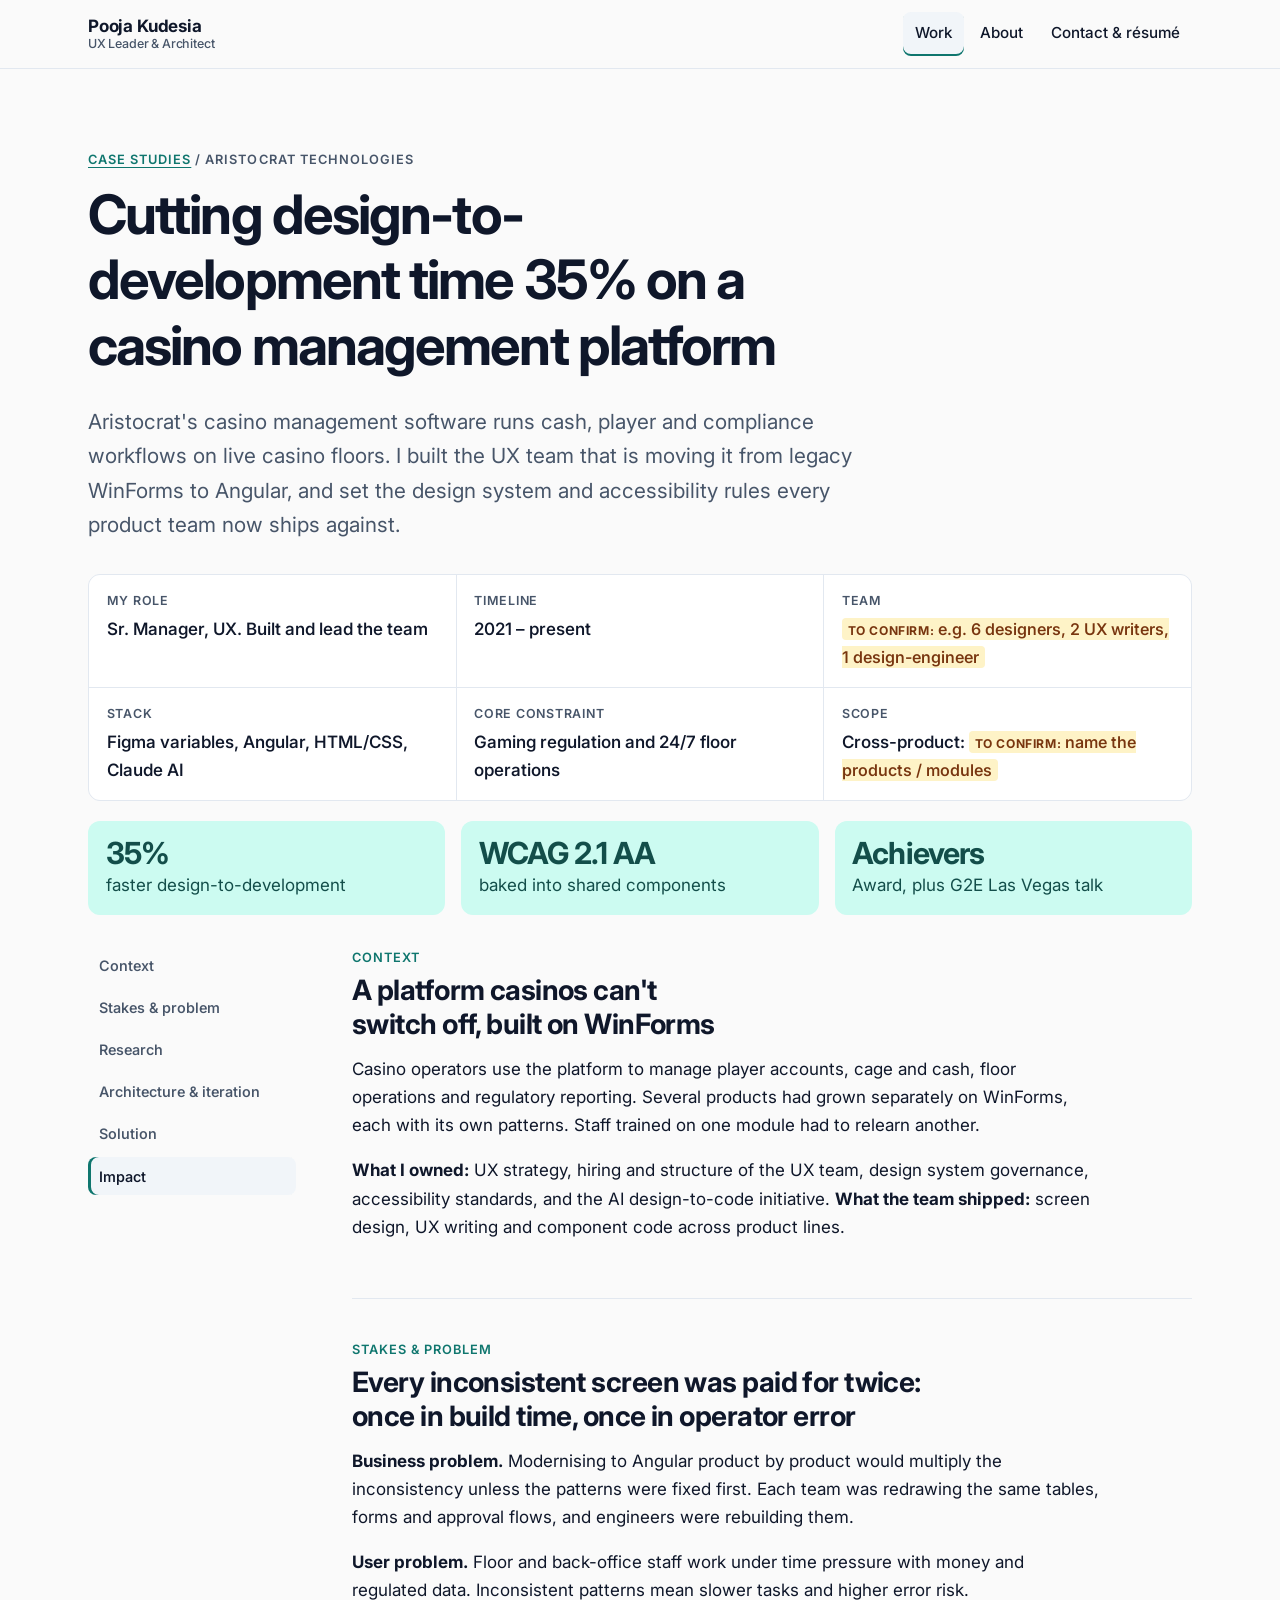
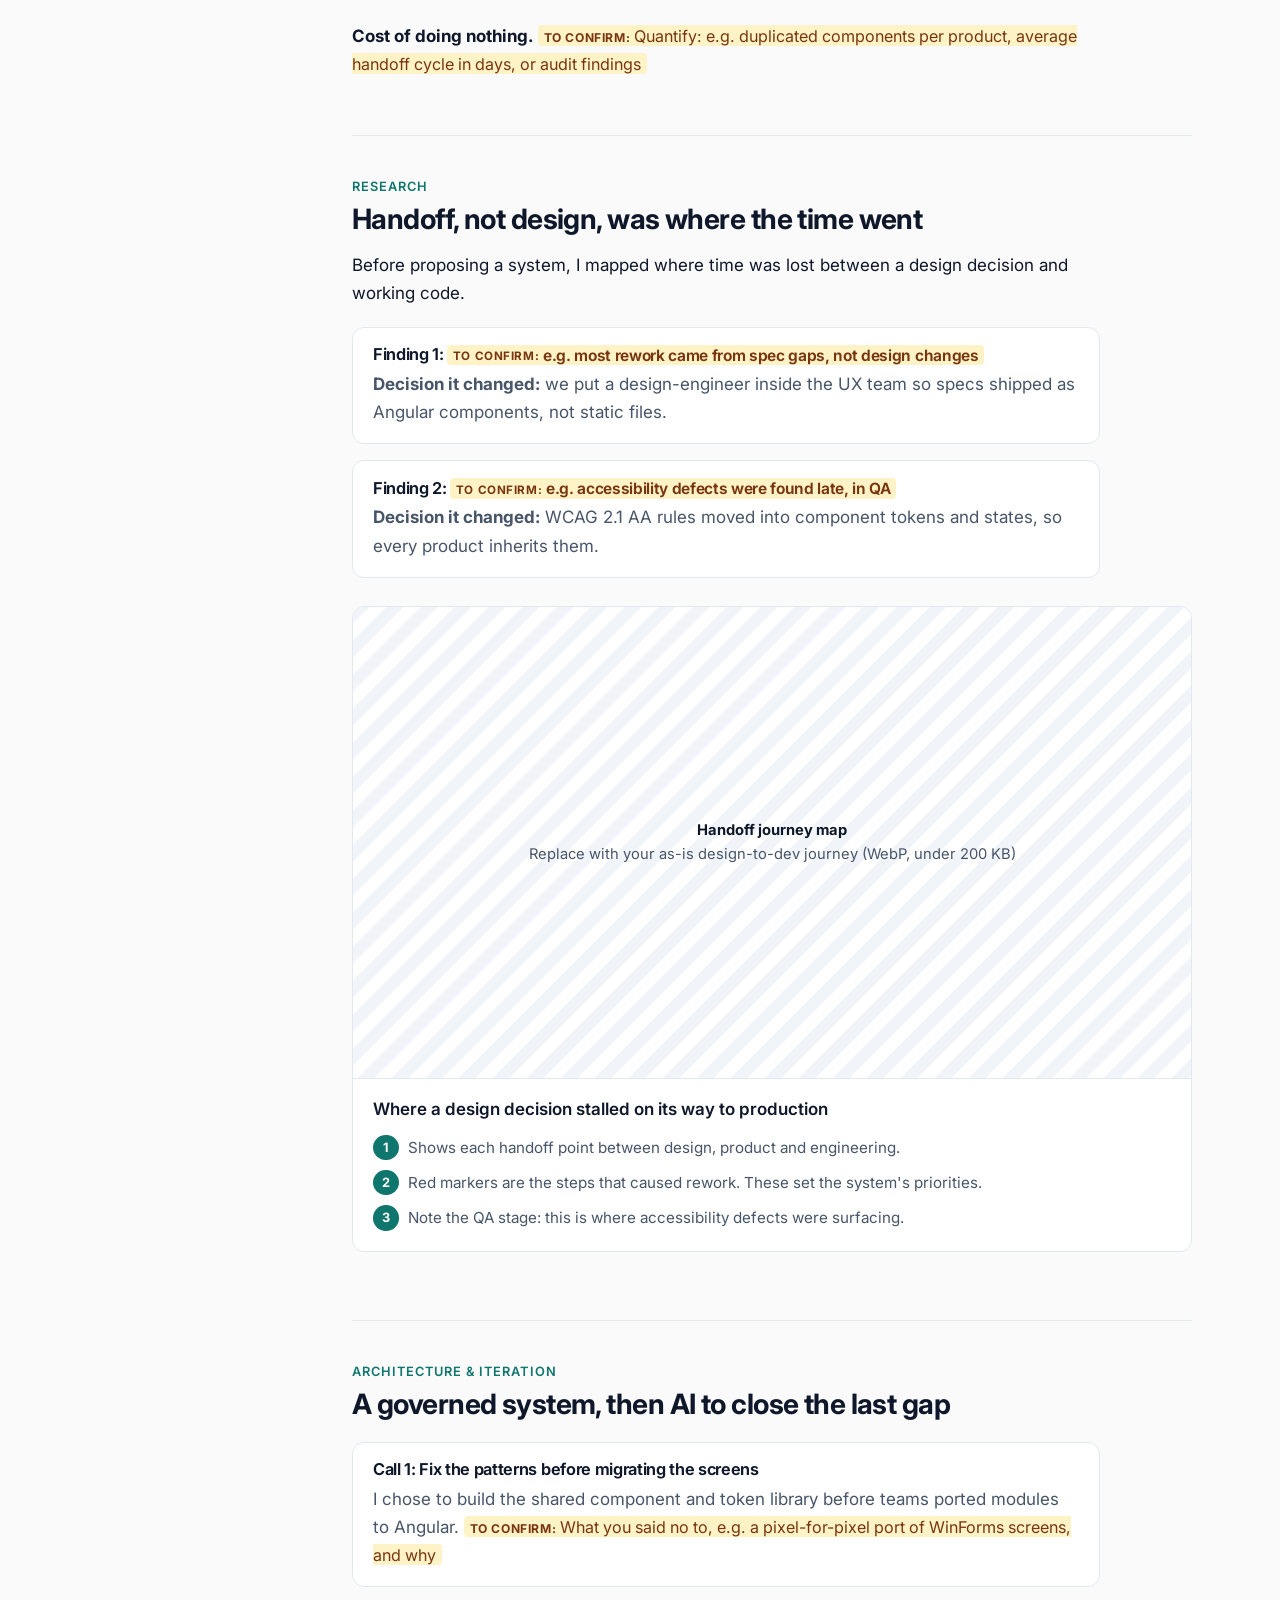
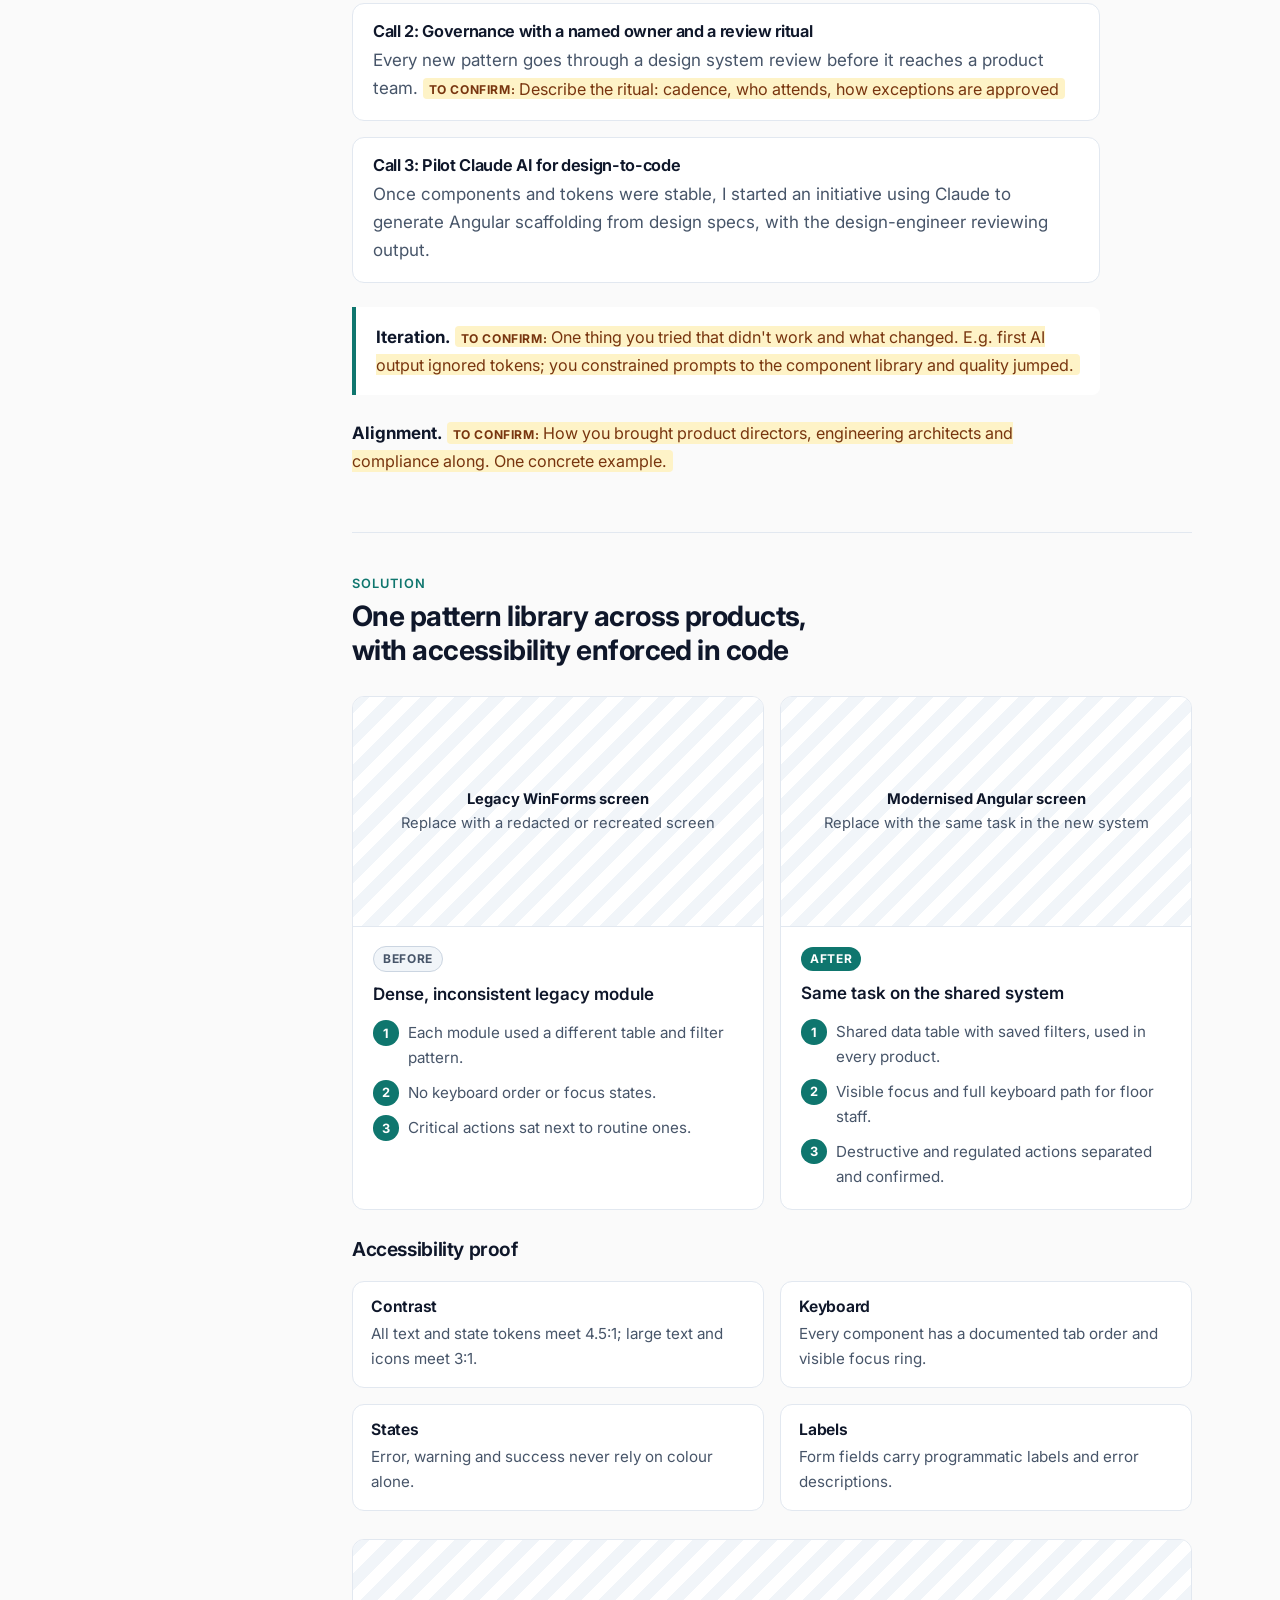
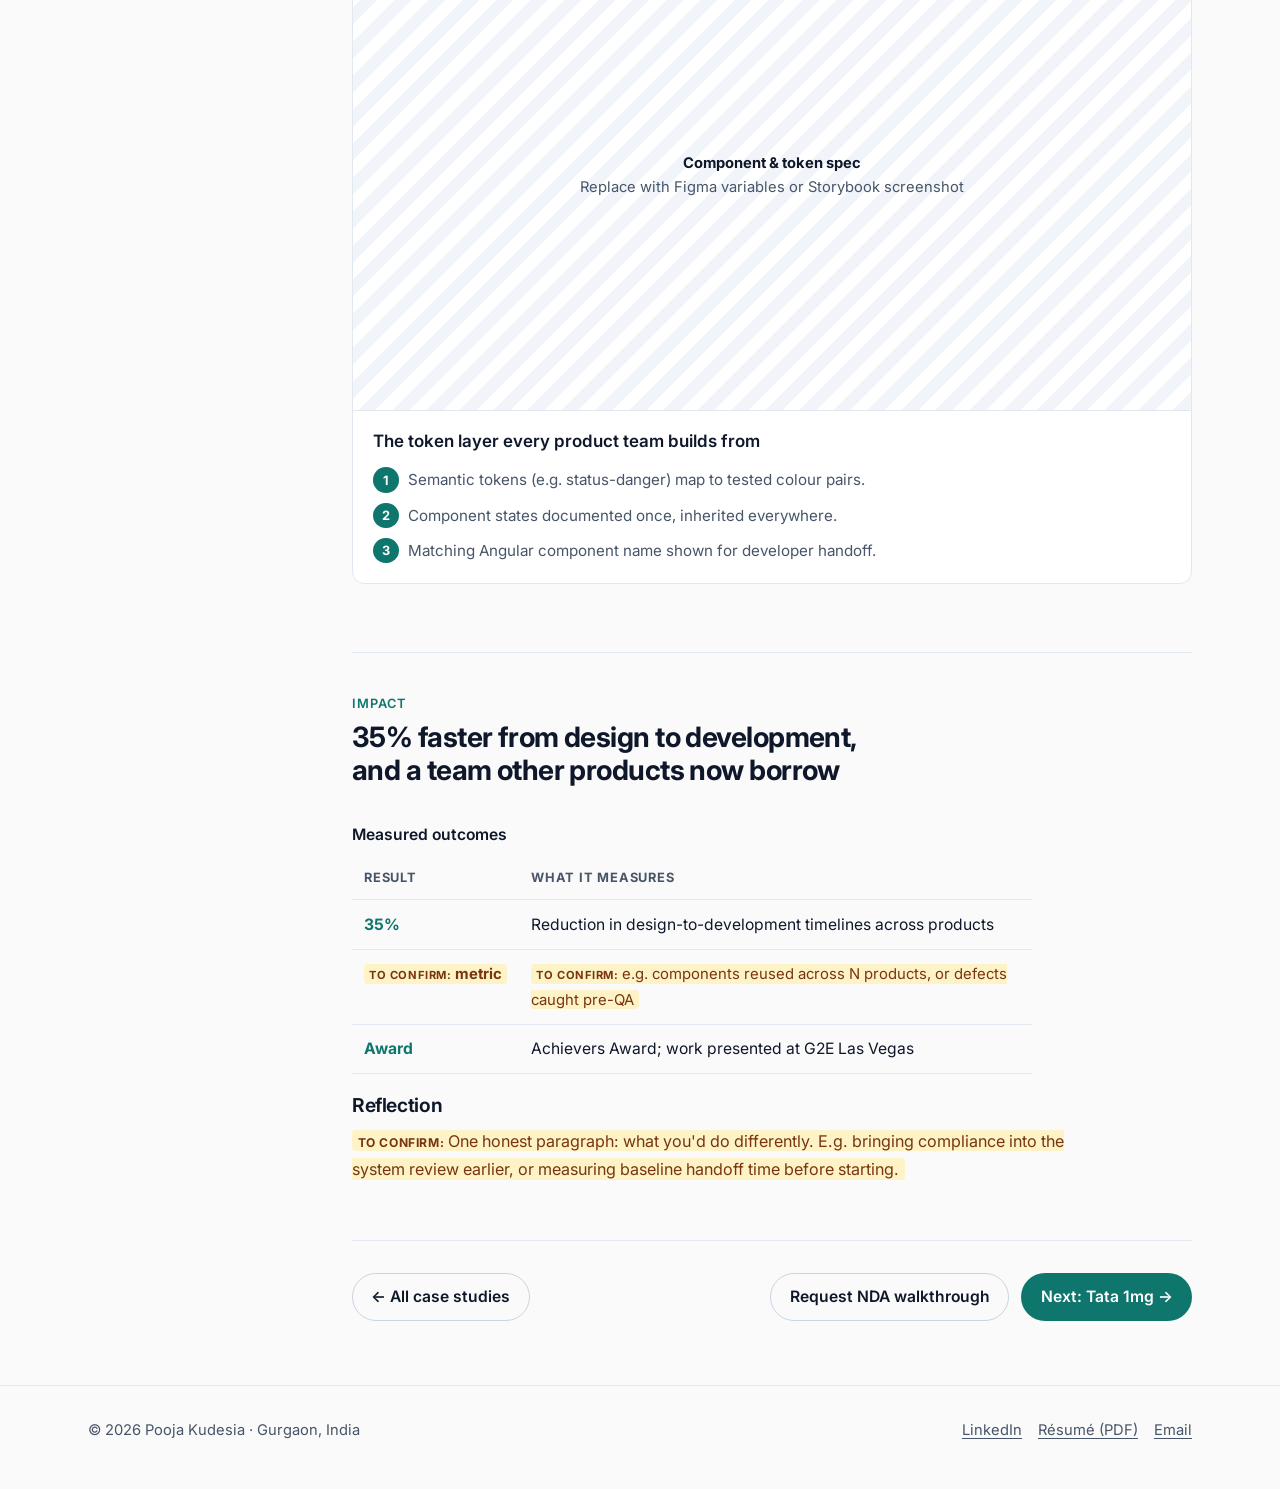
==== src/case-aristocrat.html @ df632132 "Build responsive WCAG 2.1 AA portfolio site Homepage, About, Contact/Resume and three flagship case " ====
<!doctype html>
<html lang="en-IN">
<head>
  <meta charset="utf-8">
  <meta name="viewport" content="width=device-width, initial-scale=1">
  <title>Casino platform modernisation · Pooja Kudesia</title>
  <meta name="description" content="How a governed design system and AI design-to-code cut design-to-development time 35% on Aristocrat's casino management platform.">
  <meta property="og:title" content="Casino platform modernisation · Pooja Kudesia">
  <meta property="og:description" content="How a governed design system and AI design-to-code cut design-to-development time 35% on Aristocrat's casino management platform.">
  <meta property="og:type" content="website">
  <meta name="theme-color" content="#FAFAFA" media="(prefers-color-scheme: light)">
  <meta name="theme-color" content="#0F172A" media="(prefers-color-scheme: dark)">
  <link rel="preconnect" href="https://fonts.googleapis.com">
  <link rel="preconnect" href="https://fonts.gstatic.com" crossorigin>
  <link rel="stylesheet" href="https://fonts.googleapis.com/css2?family=Inter:wght@400;500;600;700;800&display=swap">
  <link rel="stylesheet" href="assets/styles.css">
  <link rel="icon" href="data:image/svg+xml,%3Csvg xmlns='http://www.w3.org/2000/svg' viewBox='0 0 32 32'%3E%3Crect width='32' height='32' rx='8' fill='%230F766E'/%3E%3Ctext x='16' y='22' font-family='Arial' font-weight='700' font-size='15' fill='white' text-anchor='middle'%3EPK%3C/text%3E%3C/svg%3E">
  <script src="assets/main.js" defer></script>
</head>
<body>
  <a class="skip-link" href="#main">Skip to main content</a>
  <header class="site-header">
    <div class="container">
      <a class="brand" href="index.html">Pooja Kudesia<small>UX Leader &amp; Architect</small></a>
      <nav class="site-nav" aria-label="Primary">
        <ul>
        <li><a href="index.html" aria-current="page">Work</a></li>
        <li><a href="about.html">About</a></li>
        <li><a href="contact.html">Contact &amp; résumé</a></li>
        </ul>
      </nav>
    </div>
  </header>
  <main id="main">
    <header class="cs-hero">
      <div class="container">
        <p class="eyebrow"><a href="index.html#work">Case studies</a> / Aristocrat Technologies</p>
        <h1>Cutting design-to-development time 35% on a casino management platform</h1>
        <p class="lede">Aristocrat's casino management software runs cash, player and compliance workflows on live casino floors. I built the UX team that is moving it from legacy WinForms to Angular, and set the design system and accessibility rules every product team now ships against.</p>
        <dl class="tldr"><div><dt>My role</dt><dd>Sr. Manager, UX. Built and lead the team</dd></div><div><dt>Timeline</dt><dd>2021 – present</dd></div><div><dt>Team</dt><dd><span class="todo">e.g. 6 designers, 2 UX writers, 1 design-engineer</span></dd></div><div><dt>Stack</dt><dd>Figma variables, Angular, HTML/CSS, Claude AI</dd></div><div><dt>Core constraint</dt><dd>Gaming regulation and 24/7 floor operations</dd></div><div><dt>Scope</dt><dd>Cross-product: <span class="todo">name the products / modules</span></dd></div></dl>
        <h2 class="visually-hidden">Top outcomes</h2>
        <ul class="outcomes"><li><strong>35%</strong>faster design-to-development</li><li><strong>WCAG 2.1 AA</strong>baked into shared components</li><li><strong>Achievers</strong>Award, plus G2E Las Vegas talk</li></ul>
      </div>
    </header>

    <div class="container cs-layout">
      <nav class="toc" aria-label="Case study sections"><ol><li><a href="#context">Context</a></li><li><a href="#problem">Stakes &amp; problem</a></li><li><a href="#research">Research</a></li><li><a href="#architecture">Architecture &amp; iteration</a></li><li><a href="#solution">Solution</a></li><li><a href="#impact">Impact</a></li></ol></nav>
      <div class="cs-body">
          <section id="context" aria-labelledby="context-h">
            <span class="step-label">Context</span>
            <h2 id="context-h">A platform casinos can't switch off, built on WinForms</h2>
            <div class="prose">
              <p>Casino operators use the platform to manage player accounts, cage and cash, floor operations and regulatory reporting. Several products had grown separately on WinForms, each with its own patterns. Staff trained on one module had to relearn another.</p>
              <p><strong>What I owned:</strong> UX strategy, hiring and structure of the UX team, design system governance, accessibility standards, and the AI design-to-code initiative. <strong>What the team shipped:</strong> screen design, UX writing and component code across product lines.</p>
            </div>
          </section>
          <section id="problem" aria-labelledby="problem-h">
            <span class="step-label">Stakes &amp; problem</span>
            <h2 id="problem-h">Every inconsistent screen was paid for twice: once in build time, once in operator error</h2>
            <div class="prose">
              <p><strong>Business problem.</strong> Modernising to Angular product by product would multiply the inconsistency unless the patterns were fixed first. Each team was redrawing the same tables, forms and approval flows, and engineers were rebuilding them.</p>
              <p><strong>User problem.</strong> Floor and back-office staff work under time pressure with money and regulated data. Inconsistent patterns mean slower tasks and higher error risk.</p>
              <p><strong>Cost of doing nothing.</strong> <span class="todo">Quantify: e.g. duplicated components per product, average handoff cycle in days, or audit findings</span></p>
            </div>
          </section>
          <section id="research" aria-labelledby="research-h">
            <span class="step-label">Research</span>
            <h2 id="research-h">Handoff, not design, was where the time went</h2>
            <div class="prose">
              <p>Before proposing a system, I mapped where time was lost between a design decision and working code.</p>
            </div>
            <ul class="decision-list">
              <li><h3>Finding 1: <span class="todo">e.g. most rework came from spec gaps, not design changes</span></h3><p><strong>Decision it changed:</strong> we put a design-engineer inside the UX team so specs shipped as Angular components, not static files.</p></li>
              <li><h3>Finding 2: <span class="todo">e.g. accessibility defects were found late, in QA</span></h3><p><strong>Decision it changed:</strong> WCAG 2.1 AA rules moved into component tokens and states, so every product inherits them.</p></li>
            </ul>
            <figure class="figure">
              <div class="slot" role="img" aria-label="Image placeholder: Handoff journey map"><div><strong>Handoff journey map</strong>Replace with your as-is design-to-dev journey (WebP, under 200 KB)</div></div>
              <figcaption><p>Where a design decision stalled on its way to production</p><ol class="annotations"><li>Shows each handoff point between design, product and engineering.</li><li>Red markers are the steps that caused rework. These set the system's priorities.</li><li>Note the QA stage: this is where accessibility defects were surfacing.</li></ol></figcaption>
            </figure>
          </section>
          <section id="architecture" aria-labelledby="architecture-h">
            <span class="step-label">Architecture &amp; iteration</span>
            <h2 id="architecture-h">A governed system, then AI to close the last gap</h2>
            <ul class="decision-list">
              <li><h3>Call 1: Fix the patterns before migrating the screens</h3><p>I chose to build the shared component and token library before teams ported modules to Angular. <span class="todo">What you said no to, e.g. a pixel-for-pixel port of WinForms screens, and why</span></p></li>
              <li><h3>Call 2: Governance with a named owner and a review ritual</h3><p>Every new pattern goes through a design system review before it reaches a product team. <span class="todo">Describe the ritual: cadence, who attends, how exceptions are approved</span></p></li>
              <li><h3>Call 3: Pilot Claude AI for design-to-code</h3><p>Once components and tokens were stable, I started an initiative using Claude to generate Angular scaffolding from design specs, with the design-engineer reviewing output.</p></li>
            </ul>
            <div class="callout"><p><strong>Iteration.</strong> <span class="todo">One thing you tried that didn't work and what changed. E.g. first AI output ignored tokens; you constrained prompts to the component library and quality jumped.</span></p></div>
            <div class="prose"><p><strong>Alignment.</strong> <span class="todo">How you brought product directors, engineering architects and compliance along. One concrete example.</span></p></div>
          </section>
          <section id="solution" aria-labelledby="solution-h">
            <span class="step-label">Solution</span>
            <h2 id="solution-h">One pattern library across products, with accessibility enforced in code</h2>
            <div class="compare">
              <figure class="figure">
                <div class="slot" role="img" aria-label="Image placeholder: Legacy WinForms screen"><div><strong>Legacy WinForms screen</strong>Replace with a redacted or recreated screen</div></div>
                <figcaption><span class="tag tag-before">Before</span><p>Dense, inconsistent legacy module</p><ol class="annotations"><li>Each module used a different table and filter pattern.</li><li>No keyboard order or focus states.</li><li>Critical actions sat next to routine ones.</li></ol></figcaption>
              </figure>
              <figure class="figure">
                <div class="slot" role="img" aria-label="Image placeholder: Modernised Angular screen"><div><strong>Modernised Angular screen</strong>Replace with the same task in the new system</div></div>
                <figcaption><span class="tag tag-after">After</span><p>Same task on the shared system</p><ol class="annotations"><li>Shared data table with saved filters, used in every product.</li><li>Visible focus and full keyboard path for floor staff.</li><li>Destructive and regulated actions separated and confirmed.</li></ol></figcaption>
              </figure>
            </div>
            <h3>Accessibility proof</h3>
            <ul class="a11y-grid">
              <li><h3>Contrast</h3><p>All text and state tokens meet 4.5:1; large text and icons meet 3:1.</p></li>
              <li><h3>Keyboard</h3><p>Every component has a documented tab order and visible focus ring.</p></li>
              <li><h3>States</h3><p>Error, warning and success never rely on colour alone.</p></li>
              <li><h3>Labels</h3><p>Form fields carry programmatic labels and error descriptions.</p></li>
            </ul>
            <figure class="figure">
              <div class="slot" role="img" aria-label="Image placeholder: Component & token spec"><div><strong>Component & token spec</strong>Replace with Figma variables or Storybook screenshot</div></div>
              <figcaption><p>The token layer every product team builds from</p><ol class="annotations"><li>Semantic tokens (e.g. status-danger) map to tested colour pairs.</li><li>Component states documented once, inherited everywhere.</li><li>Matching Angular component name shown for developer handoff.</li></ol></figcaption>
            </figure>
          </section>
          <section id="impact" aria-labelledby="impact-h">
            <span class="step-label">Impact</span>
            <h2 id="impact-h">35% faster from design to development, and a team other products now borrow</h2>
            <div class="table-wrap"><table class="impact-table">
              <caption>Measured outcomes</caption>
              <thead><tr><th scope="col">Result</th><th scope="col">What it measures</th></tr></thead>
              <tbody>
                <tr><td>35%</td><td>Reduction in design-to-development timelines across products</td></tr>
                <tr><td><span class="todo">metric</span></td><td><span class="todo">e.g. components reused across N products, or defects caught pre-QA</span></td></tr>
                <tr><td>Award</td><td>Achievers Award; work presented at G2E Las Vegas</td></tr>
              </tbody></table></div>
            <div class="prose">
              <h3>Reflection</h3>
              <p><span class="todo">One honest paragraph: what you'd do differently. E.g. bringing compliance into the system review earlier, or measuring baseline handoff time before starting.</span></p>
            </div>
          </section>
        <nav class="next-case" aria-label="More work">
          <a class="btn btn-ghost" href="index.html#work">← All case studies</a>
          <div class="btn-row">
            <a class="btn btn-ghost" href="#" data-open-nda data-case="Aristocrat casino management platform">Request NDA walkthrough</a>
            <a class="btn btn-primary" href="case-tata-1mg.html">Next: Tata 1mg →</a>
          </div>
        </nav>
      </div>
    </div>
  </main>
  <footer class="site-footer">
    <div class="container">
      <p>&copy; <span id="year">2026</span> Pooja Kudesia · Gurgaon, India</p>
      <ul>
        <li><a href="https://www.linkedin.com/in/poojakudesia" rel="noopener">LinkedIn</a></li>
        <li><a href="assets/Pooja-Kudesia-Resume.pdf" download>Résumé (PDF)</a></li>
        <li><a href="mailto:your.name@example.com">Email</a></li>
      </ul>
    </div>
  </footer>
  <dialog id="nda-dialog" aria-labelledby="nda-title">
    <div class="dialog-inner">
      <h2 id="nda-title">Request NDA access</h2>
      <p class="muted">Some screens and figures from Aristocrat and banking work are under NDA. Tell me who you are and I'll send a private walkthrough.</p>
      <form method="dialog" data-to="your.name@example.com">
        <div class="field"><label for="nda-name">Your name</label><input id="nda-name" name="name" autocomplete="name" required></div>
        <div class="field"><label for="nda-company">Company</label><input id="nda-company" name="company" autocomplete="organization" required></div>
        <div class="field"><label for="nda-role">Your role</label><input id="nda-role" name="role" autocomplete="organization-title" placeholder="e.g. VP Design, Talent Partner"></div>
        <div class="field"><label for="nda-case">Case study</label>
          <select id="nda-case" name="case">
            <option>Aristocrat casino management platform</option>
            <option>Tata 1mg growth and onboarding</option>
            <option>Deutsche Bank and UK Police workflows</option>
            <option>All of them</option>
          </select></div>
        <div class="field"><label for="nda-note">Anything I should know?</label><textarea id="nda-note" name="note" aria-describedby="nda-hint"></textarea><span id="nda-hint" class="hint">Opens a pre-filled email in your mail app.</span></div>
        <div class="dialog-actions">
          <button type="button" class="btn btn-ghost" data-close>Cancel</button>
          <button type="submit" class="btn btn-primary">Send request</button>
        </div>
      </form>
    </div>
  </dialog>
</body>
</html>
---- src/assets/styles.css ----
/* ==========================================================
   Pooja Kudesia — portfolio styles
   Tokens first. Every colour pair below passes WCAG 2.1 AA.
   ========================================================== */
:root {
  --bg: #FAFAFA;
  --surface: #FFFFFF;
  --surface-2: #F1F5F9;
  --text: #0F172A;        /* 17.1:1 on --bg */
  --muted: #475569;       /* 7.2:1 on --bg  */
  --line: #E2E8F0;
  --line-strong: #CBD5E1;
  --accent: #0F766E;      /* 5.3:1 on --bg, 5.5:1 on white */
  --accent-ink: #FFFFFF;  /* text on accent: 5.5:1 */
  --accent-soft: #CCFBF1;
  --accent-soft-ink: #134E4A; /* 9.0:1 on --accent-soft */
  --focus: #1D4ED8;
  --todo-bg: #FEF3C7;
  --todo-ink: #78350F;    /* 8.9:1 on --todo-bg */
  --radius: 12px;
  --radius-sm: 8px;
  --shadow: 0 1px 2px rgb(15 23 42 / .06), 0 4px 16px rgb(15 23 42 / .06);
  --max: 72rem;
  --prose: 68ch;
  --font: "Inter", ui-sans-serif, system-ui, -apple-system, "Segoe UI", Roboto, sans-serif;
  color-scheme: light;
}
@media (prefers-color-scheme: dark) {
  :root {
    --bg: #0F172A;
    --surface: #111C33;
    --surface-2: #1E293B;
    --text: #F1F5F9;      /* 16.3:1 */
    --muted: #A8B4C7;     /* 8.4:1  */
    --line: #1E293B;
    --line-strong: #334155;
    --accent: #5EEAD4;    /* 11.6:1 on --bg */
    --accent-ink: #042F2E;
    --accent-soft: #134E4A;
    --accent-soft-ink: #CCFBF1;
    --focus: #93C5FD;
    --todo-bg: #422006;
    --todo-ink: #FDE68A;
    --shadow: 0 1px 2px rgb(0 0 0 / .3), 0 4px 16px rgb(0 0 0 / .25);
    color-scheme: dark;
  }
}

*, *::before, *::after { box-sizing: border-box; }
html { -webkit-text-size-adjust: 100%; scroll-behavior: smooth; scroll-padding-top: 5rem; }
@media (prefers-reduced-motion: reduce) { html { scroll-behavior: auto; } *, *::before, *::after { transition: none !important; animation: none !important; } }
body {
  margin: 0; background: var(--bg); color: var(--text);
  font-family: var(--font); font-size: 1.0625rem; line-height: 1.65;
  text-rendering: optimizeLegibility;
}
img, svg { display: block; max-width: 100%; height: auto; }
a { color: var(--accent); text-underline-offset: .2em; text-decoration-thickness: 1px; }
a:hover { text-decoration-thickness: 2px; }
:focus-visible { outline: 3px solid var(--focus); outline-offset: 3px; border-radius: 4px; }
h1, h2, h3, h4 { line-height: 1.2; letter-spacing: -0.02em; margin: 0 0 .5em; text-wrap: balance; }
h1 { font-size: clamp(2rem, 4.5vw + .5rem, 3.4rem); font-weight: 700; letter-spacing: -0.035em; }
h2 { font-size: clamp(1.5rem, 2vw + .8rem, 2.1rem); font-weight: 700; }
h3 { font-size: 1.2rem; font-weight: 650; }
p { margin: 0 0 1em; }
ul, ol { padding-left: 1.25em; }
.visually-hidden { position: absolute !important; width: 1px; height: 1px; overflow: hidden; clip: rect(0 0 0 0); white-space: nowrap; }

.skip-link { position: absolute; left: 1rem; top: -4rem; z-index: 100; background: var(--text); color: var(--bg); padding: .6rem 1rem; border-radius: var(--radius-sm); }
.skip-link:focus { top: 1rem; }

.container { width: 100%; max-width: var(--max); margin-inline: auto; padding-inline: 1rem; }
@media (min-width: 640px) { .container { padding-inline: 1.5rem; } }
.prose { max-width: var(--prose); }
.muted { color: var(--muted); }
.eyebrow { font-size: .8rem; font-weight: 600; letter-spacing: .08em; text-transform: uppercase; color: var(--muted); margin-bottom: .75rem; }
.lede { font-size: clamp(1.1rem, .6vw + 1rem, 1.3rem); color: var(--muted); max-width: 60ch; }

/* Unfinished-content marker: find every one with a search for class="todo" */
.todo { background: var(--todo-bg); color: var(--todo-ink); padding: .05em .35em; border-radius: 4px; font-size: .95em; }
.todo::before { content: "TO CONFIRM: "; font-weight: 700; font-size: .75em; letter-spacing: .05em; }

/* ---------- Header ---------- */
.site-header { position: sticky; top: 0; z-index: 50; background: color-mix(in srgb, var(--bg) 88%, transparent); backdrop-filter: saturate(1.4) blur(10px); border-bottom: 1px solid var(--line); }
.site-header .container { display: flex; flex-wrap: wrap; align-items: center; justify-content: space-between; gap: .25rem 1rem; padding-block: .75rem; }
.brand { font-weight: 700; color: var(--text); text-decoration: none; letter-spacing: -0.01em; display: inline-flex; flex-direction: column; line-height: 1.2; }
.brand small { font-weight: 500; color: var(--muted); font-size: .78rem; }
.site-nav ul { list-style: none; margin: 0; padding: 0; display: flex; flex-wrap: wrap; gap: .25rem; }
.site-nav a { display: inline-block; padding: .55rem .75rem; min-height: 44px; line-height: 1.6; border-radius: var(--radius-sm); color: var(--text); text-decoration: none; font-size: .95rem; font-weight: 500; }
.site-nav a:hover { background: var(--surface-2); }
.site-nav a[aria-current="page"] { background: var(--surface-2); box-shadow: inset 0 -2px 0 var(--accent); }

/* ---------- Buttons ---------- */
.btn { display: inline-flex; align-items: center; gap: .5rem; min-height: 44px; padding: .65rem 1.15rem; border-radius: 999px; font: inherit; font-weight: 600; font-size: .98rem; text-decoration: none; cursor: pointer; border: 1px solid transparent; }
.btn-primary { background: var(--accent); color: var(--accent-ink); }
.btn-primary:hover { filter: brightness(1.08); }
.btn-ghost { background: transparent; color: var(--text); border-color: var(--line-strong); }
.btn-ghost:hover { background: var(--surface-2); }
.btn-row { display: flex; flex-wrap: wrap; gap: .75rem; }

/* ---------- Sections ---------- */
section { padding-block: clamp(3rem, 6vw, 5.5rem); }
.section-head { margin-bottom: 2rem; max-width: 60ch; }
.divider { border-top: 1px solid var(--line); }

.hero { padding-block: clamp(3.5rem, 9vw, 7rem) clamp(2.5rem, 5vw, 4rem); }
.hero h1 { max-width: 22ch; }
.hero .lede { margin-bottom: 2rem; }

/* ---------- Metric strip ---------- */
.metrics { display: grid; gap: 1px; grid-template-columns: 1fr; background: var(--line); border: 1px solid var(--line); border-radius: var(--radius); overflow: hidden; margin: 0; padding: 0; list-style: none; }
@media (min-width: 560px) { .metrics { grid-template-columns: repeat(2, 1fr); } }
@media (min-width: 960px) { .metrics { grid-template-columns: repeat(4, 1fr); } }
.metrics li { background: var(--surface); padding: 1.25rem 1.25rem 1.4rem; }
.metric-value { display: block; font-size: 2.1rem; font-weight: 750; letter-spacing: -0.03em; color: var(--accent); line-height: 1.1; }
.metric-label { display: block; font-weight: 600; margin-top: .35rem; }
.metric-source { display: block; color: var(--muted); font-size: .88rem; }

/* ---------- Dual track ---------- */
.dual { display: grid; gap: 1.25rem; }
@media (min-width: 800px) { .dual { grid-template-columns: 1fr 1fr; } }
.panel { background: var(--surface); border: 1px solid var(--line); border-radius: var(--radius); padding: 1.5rem; }
.panel h3 { display: flex; align-items: center; gap: .5rem; }
.panel ul { margin: 0; padding-left: 1.1em; }
.panel li + li { margin-top: .5rem; }

/* ---------- Case cards ---------- */
.cards { display: grid; gap: 1.5rem; }
@media (min-width: 900px) { .cards { grid-template-columns: repeat(3, 1fr); } }
.card { position: relative; display: flex; flex-direction: column; background: var(--surface); border: 1px solid var(--line); border-radius: var(--radius); overflow: hidden; box-shadow: var(--shadow); transition: transform .15s ease, border-color .15s ease; }
.card:hover { transform: translateY(-2px); border-color: var(--line-strong); }
.card:focus-within { outline: 3px solid var(--focus); outline-offset: 3px; }
.card-thumb { aspect-ratio: 16 / 10; background: var(--surface-2); border-bottom: 1px solid var(--line); }
.card-thumb svg { width: 100%; height: 100%; }
.card-body { padding: 1.25rem 1.25rem 1.5rem; display: flex; flex-direction: column; gap: .75rem; flex: 1; }
.card h3 { margin: 0; font-size: 1.15rem; }
.card h3 a { color: var(--text); text-decoration: none; }
.card h3 a::after { content: ""; position: absolute; inset: 0; } /* whole card clickable, one link in tab order */
.card h3 a:focus-visible { outline: none; }
.card .outcome { font-weight: 600; color: var(--text); margin: 0; }
.card .more { margin-top: auto; font-weight: 600; color: var(--accent); font-size: .95rem; }
.badge { display: inline-block; font-size: .8rem; font-weight: 600; color: var(--accent-soft-ink); background: var(--accent-soft); border-radius: 999px; padding: .2rem .65rem; }
.tags { display: flex; flex-wrap: wrap; gap: .4rem; list-style: none; padding: 0; margin: 0; }
.tags li { font-size: .8rem; color: var(--muted); border: 1px solid var(--line-strong); border-radius: 999px; padding: .1rem .6rem; }

/* thumb art tokens */
.t-bg { fill: var(--surface-2); } .t-win { fill: var(--surface); stroke: var(--line-strong); }
.t-bar { fill: var(--line-strong); } .t-acc { fill: var(--accent); } .t-soft { fill: var(--accent-soft); } .t-line { stroke: var(--line-strong); fill: none; }

/* ---------- Credentials bar ---------- */
.creds { display: grid; gap: 1.5rem; }
@media (min-width: 800px) { .creds { grid-template-columns: 1.3fr 1fr; align-items: start; } }
.wordmarks { display: flex; flex-wrap: wrap; gap: .6rem; list-style: none; padding: 0; margin: 0; }
.wordmarks li { font-weight: 650; letter-spacing: -0.01em; padding: .45rem .9rem; border: 1px solid var(--line-strong); border-radius: var(--radius-sm); background: var(--surface); }
.cred-list { list-style: none; padding: 0; margin: 0; display: grid; gap: .75rem; }
.cred-list li { display: grid; grid-template-columns: auto 1fr; gap: .75rem; align-items: start; }
.cred-list .dot { width: .6rem; height: .6rem; border-radius: 50%; background: var(--accent); margin-top: .55rem; }

/* ---------- CTA band ---------- */
.cta-band { background: var(--surface); border: 1px solid var(--line); border-radius: var(--radius); padding: clamp(1.5rem, 4vw, 2.5rem); display: grid; gap: 1rem; }
@media (min-width: 800px) { .cta-band { grid-template-columns: 1fr auto; align-items: center; } }
.cta-band h2 { margin: 0 0 .25rem; font-size: 1.5rem; }
.cta-band p { margin: 0; color: var(--muted); }

/* ---------- Footer ---------- */
.site-footer { border-top: 1px solid var(--line); padding-block: 2rem; color: var(--muted); font-size: .92rem; }
.site-footer .container { display: flex; flex-wrap: wrap; justify-content: space-between; gap: 1rem; }
.site-footer ul { list-style: none; margin: 0; padding: 0; display: flex; flex-wrap: wrap; gap: 1rem; }
.site-footer a { color: var(--muted); }

/* ---------- About ---------- */
.two-col { display: grid; gap: 2.5rem; }
@media (min-width: 900px) { .two-col { grid-template-columns: 1fr 20rem; } }
.fact-card { background: var(--surface); border: 1px solid var(--line); border-radius: var(--radius); padding: 1.5rem; align-self: start; }
@media (min-width: 900px) { .fact-card { position: sticky; top: 6rem; } }
.fact-card dl { margin: 0; display: grid; gap: .9rem; }
.fact-card dt { font-size: .8rem; font-weight: 600; text-transform: uppercase; letter-spacing: .06em; color: var(--muted); }
.fact-card dd { margin: .15rem 0 0; font-weight: 550; }
.principles { list-style: none; padding: 0; margin: 0; display: grid; gap: 1rem; }
@media (min-width: 700px) { .principles { grid-template-columns: 1fr 1fr; } }
.principles li { background: var(--surface); border: 1px solid var(--line); border-radius: var(--radius); padding: 1.25rem; }
.principles h3 { margin-bottom: .35rem; font-size: 1.05rem; }
.principles p { margin: 0; color: var(--muted); }

.timeline { list-style: none; padding: 0; margin: 0; border-left: 2px solid var(--line-strong); }
.timeline li { position: relative; padding: 0 0 1.75rem 1.5rem; }
.timeline li::before { content: ""; position: absolute; left: -7px; top: .45rem; width: 12px; height: 12px; border-radius: 50%; background: var(--bg); border: 2px solid var(--accent); }
.timeline .when { font-size: .88rem; color: var(--muted); font-weight: 600; }
.timeline h3 { margin: .1rem 0 .25rem; font-size: 1.08rem; }
.timeline p { margin: 0; color: var(--muted); }

/* ---------- Case study ---------- */
.cs-hero { padding-block: clamp(3rem, 7vw, 5rem) 2rem; }
.cs-hero h1 { max-width: 24ch; }
.tldr { display: grid; gap: 1px; background: var(--line); border: 1px solid var(--line); border-radius: var(--radius); overflow: hidden; margin: 2rem 0 0; }
@media (min-width: 640px) { .tldr { grid-template-columns: repeat(3, 1fr); } }
.tldr div { background: var(--surface); padding: 1rem 1.1rem; }
.tldr dt { font-size: .78rem; font-weight: 600; text-transform: uppercase; letter-spacing: .06em; color: var(--muted); }
.tldr dd { margin: .2rem 0 0; font-weight: 550; }
.outcomes { display: grid; gap: 1rem; list-style: none; padding: 0; margin: 1.25rem 0 0; }
@media (min-width: 640px) { .outcomes { grid-template-columns: repeat(3, 1fr); } }
.outcomes li { background: var(--accent-soft); color: var(--accent-soft-ink); border-radius: var(--radius); padding: 1rem 1.1rem; }
.outcomes strong { display: block; font-size: 1.9rem; letter-spacing: -0.03em; line-height: 1.1; }

.cs-layout { display: grid; grid-template-columns: minmax(0, 1fr); gap: 2rem; padding-bottom: 4rem; }
.cs-layout > * { min-width: 0; }
@media (min-width: 1000px) { .cs-layout { grid-template-columns: 13rem minmax(0, 1fr); gap: 3.5rem; } }
.toc { position: sticky; top: 4.6rem; z-index: 10; background: var(--bg); border-bottom: 1px solid var(--line); margin-inline: -1rem; padding-inline: 1rem; }
.toc ol { list-style: none; margin: 0; padding: .4rem 0; display: flex; gap: .25rem; overflow-x: auto; scrollbar-width: thin; }
.toc a { display: block; white-space: nowrap; padding: .45rem .7rem; border-radius: var(--radius-sm); color: var(--muted); text-decoration: none; font-size: .9rem; font-weight: 550; }
.toc a:hover { color: var(--text); background: var(--surface-2); }
.toc a[aria-current="true"] { color: var(--text); background: var(--surface-2); box-shadow: inset 3px 0 0 var(--accent); }
@media (min-width: 1000px) {
  .toc { top: 6rem; align-self: start; border: 0; margin: 0; padding: 0; background: none; }
  .toc ol { flex-direction: column; overflow: visible; padding: 0; }
}
.cs-body > section { padding-block: 2.5rem; border-top: 1px solid var(--line); }
.cs-body > section:first-child { border-top: 0; padding-top: 0; }
.cs-body h2 { font-size: clamp(1.35rem, 1.2vw + 1rem, 1.75rem); max-width: 34ch; }
.cs-body .prose p, .cs-body .prose li { color: var(--text); }
.step-label { display: block; font-size: .8rem; font-weight: 600; letter-spacing: .08em; text-transform: uppercase; color: var(--accent); margin-bottom: .4rem; }

.callout { border-left: 4px solid var(--accent); background: var(--surface); padding: 1rem 1.25rem; border-radius: 0 var(--radius-sm) var(--radius-sm) 0; margin: 1.5rem 0; max-width: var(--prose); }
.callout p:last-child { margin: 0; }
.decision-list { list-style: none; padding: 0; margin: 1.25rem 0; display: grid; gap: 1rem; max-width: var(--prose); }
.decision-list li { background: var(--surface); border: 1px solid var(--line); border-radius: var(--radius); padding: 1.1rem 1.25rem; }
.decision-list h3 { font-size: 1.02rem; margin-bottom: .3rem; }
.decision-list p { margin: 0; color: var(--muted); }

/* annotated figure */
.figure { margin: 1.75rem 0; background: var(--surface); border: 1px solid var(--line); border-radius: var(--radius); overflow: hidden; }
.slot { aspect-ratio: 16 / 9; display: grid; place-items: center; text-align: center; padding: 1.5rem; background: repeating-linear-gradient(135deg, var(--surface-2) 0 12px, var(--surface) 12px 24px); color: var(--muted); font-size: .92rem; border-bottom: 1px solid var(--line); }
.slot strong { display: block; color: var(--text); }
.figure figcaption { padding: 1rem 1.25rem 1.25rem; }
.figure figcaption > p { margin: 0 0 .75rem; font-weight: 600; }
.annotations { margin: 0; padding: 0; list-style: none; counter-reset: ann; display: grid; gap: .6rem; }
.annotations li { counter-increment: ann; display: grid; grid-template-columns: 1.6rem 1fr; gap: .6rem; color: var(--muted); font-size: .95rem; }
.annotations li::before { content: counter(ann); display: grid; place-items: center; width: 1.6rem; height: 1.6rem; border-radius: 50%; background: var(--accent); color: var(--accent-ink); font-size: .8rem; font-weight: 700; }

.compare { display: grid; gap: 1rem; margin: 1.75rem 0; }
@media (min-width: 760px) { .compare { grid-template-columns: 1fr 1fr; } }
.compare .figure { margin: 0; }
.compare .tag { display: inline-block; font-size: .75rem; font-weight: 700; letter-spacing: .06em; text-transform: uppercase; padding: .15rem .55rem; border-radius: 999px; margin-bottom: .5rem; }
.tag-before { background: var(--surface-2); color: var(--muted); border: 1px solid var(--line-strong); }
.tag-after { background: var(--accent); color: var(--accent-ink); }

.a11y-grid { display: grid; gap: 1rem; list-style: none; padding: 0; margin: 1.25rem 0; }
@media (min-width: 700px) { .a11y-grid { grid-template-columns: repeat(2, 1fr); } }
.a11y-grid li { background: var(--surface); border: 1px solid var(--line); border-radius: var(--radius); padding: 1rem 1.15rem; }
.a11y-grid h3 { font-size: .98rem; margin-bottom: .25rem; }
.a11y-grid p { margin: 0; color: var(--muted); font-size: .95rem; }

.impact-table { width: 100%; max-width: var(--prose); border-collapse: collapse; margin: 1.25rem 0; font-size: .98rem; }
.impact-table caption { text-align: left; font-weight: 600; margin-bottom: .5rem; }
.impact-table th, .impact-table td { text-align: left; padding: .7rem .75rem; border-bottom: 1px solid var(--line); vertical-align: top; }
.impact-table thead th { font-size: .8rem; text-transform: uppercase; letter-spacing: .06em; color: var(--muted); }
.impact-table td:first-child { font-weight: 700; color: var(--accent); white-space: nowrap; }
.table-wrap { overflow-x: auto; }

.next-case { display: flex; flex-wrap: wrap; justify-content: space-between; gap: 1rem; border-top: 1px solid var(--line); padding-top: 2rem; }

/* ---------- Contact ---------- */
.contact-grid { display: grid; gap: 1.25rem; }
@media (min-width: 800px) { .contact-grid { grid-template-columns: repeat(2, 1fr); } }
.contact-card { background: var(--surface); border: 1px solid var(--line); border-radius: var(--radius); padding: 1.5rem; display: flex; flex-direction: column; gap: .75rem; }
.contact-card h2 { font-size: 1.2rem; margin: 0; }
.contact-card p { margin: 0; color: var(--muted); }
.contact-value { font-weight: 600; font-size: 1.1rem; word-break: break-word; color: var(--text); }
.status { min-height: 1.4em; font-size: .9rem; color: var(--accent); font-weight: 600; }

/* ---------- NDA dialog ---------- */
dialog { border: 1px solid var(--line-strong); border-radius: var(--radius); padding: 0; width: min(34rem, calc(100vw - 2rem)); background: var(--surface); color: var(--text); box-shadow: 0 20px 60px rgb(0 0 0 / .3); }
dialog::backdrop { background: rgb(15 23 42 / .6); }
.dialog-inner { padding: 1.5rem; }
.dialog-inner h2 { font-size: 1.3rem; }
.field { display: grid; gap: .35rem; margin-bottom: 1rem; }
.field label { font-weight: 600; font-size: .95rem; }
.field input, .field select, .field textarea { font: inherit; color: var(--text); background: var(--bg); border: 1px solid var(--line-strong); border-radius: var(--radius-sm); padding: .6rem .75rem; min-height: 44px; }
.field textarea { min-height: 6rem; resize: vertical; }
.field .hint { font-size: .85rem; color: var(--muted); }
.dialog-actions { display: flex; flex-wrap: wrap; gap: .75rem; justify-content: flex-end; margin-top: 1rem; }

@media print {
  .site-header, .toc, .site-footer, .btn-row, .next-case { display: none !important; }
  body { background: #fff; color: #000; }
  .todo::before { content: ""; }
}
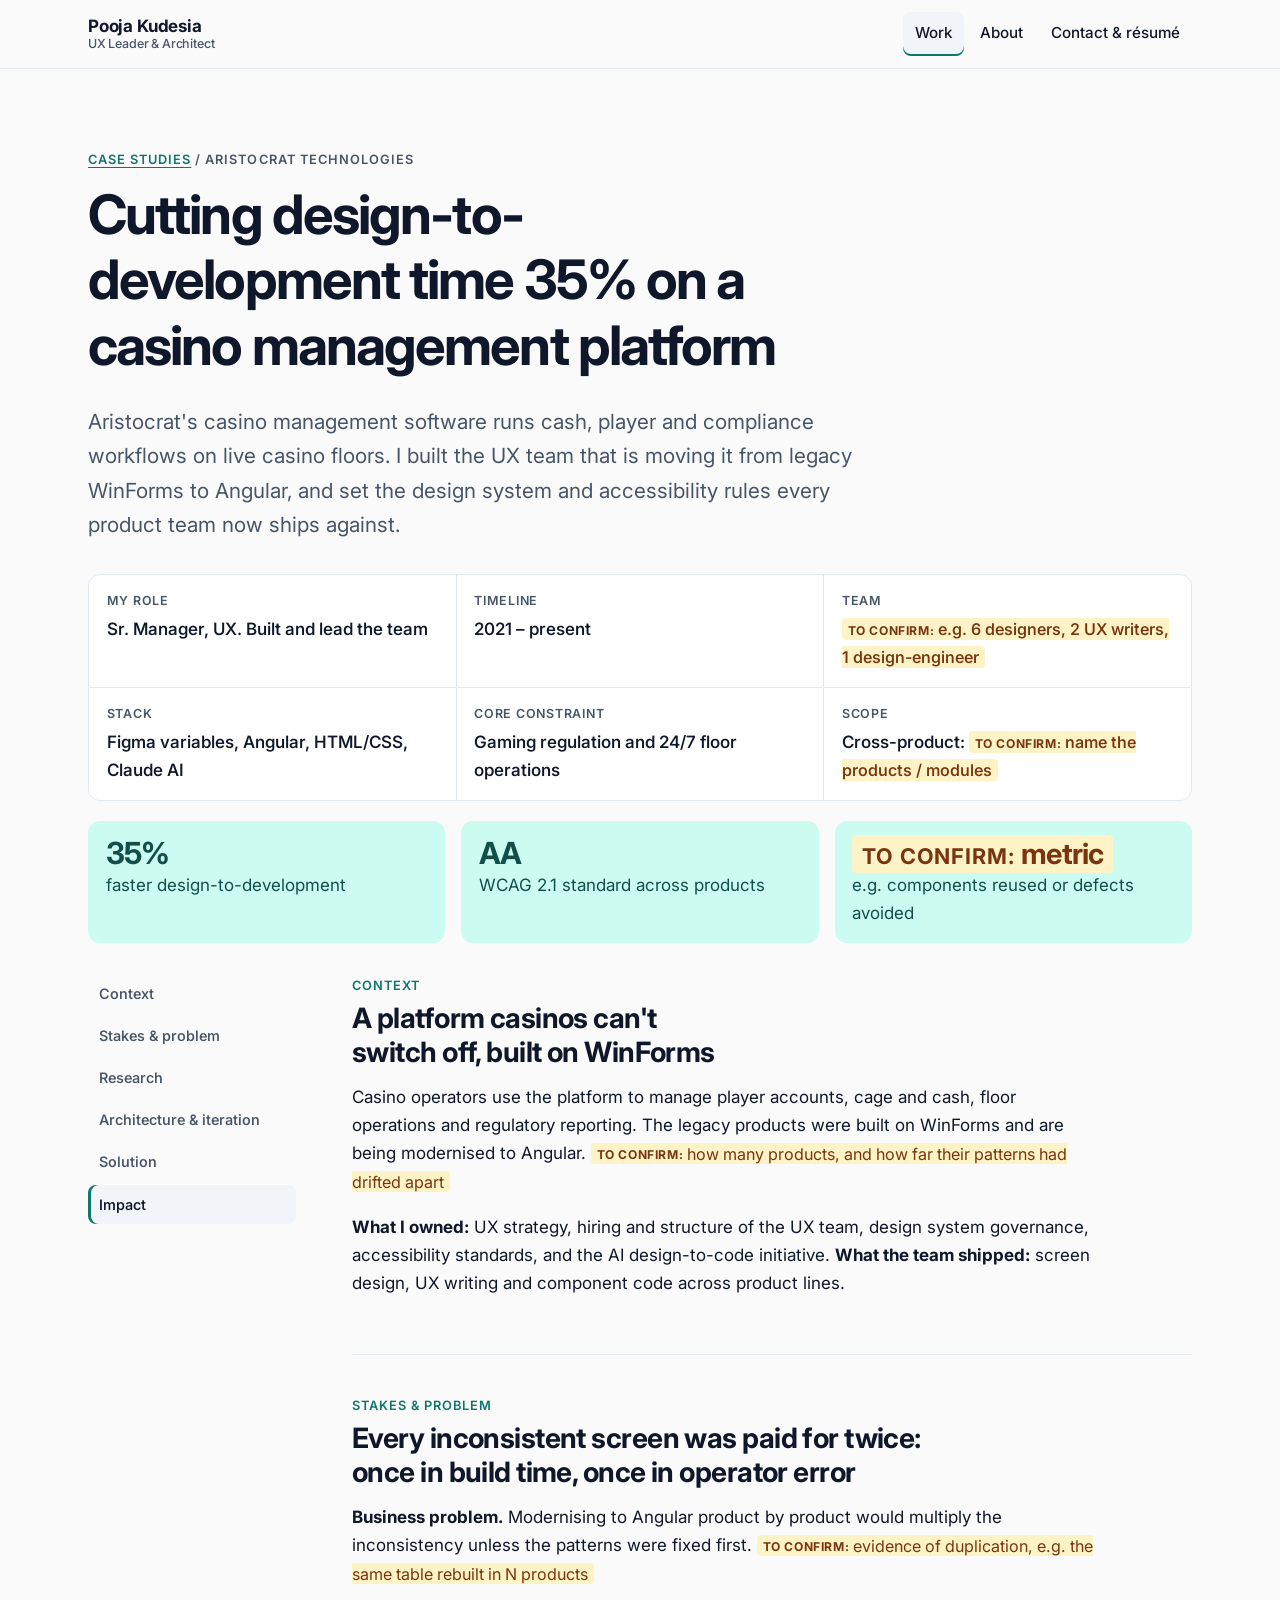
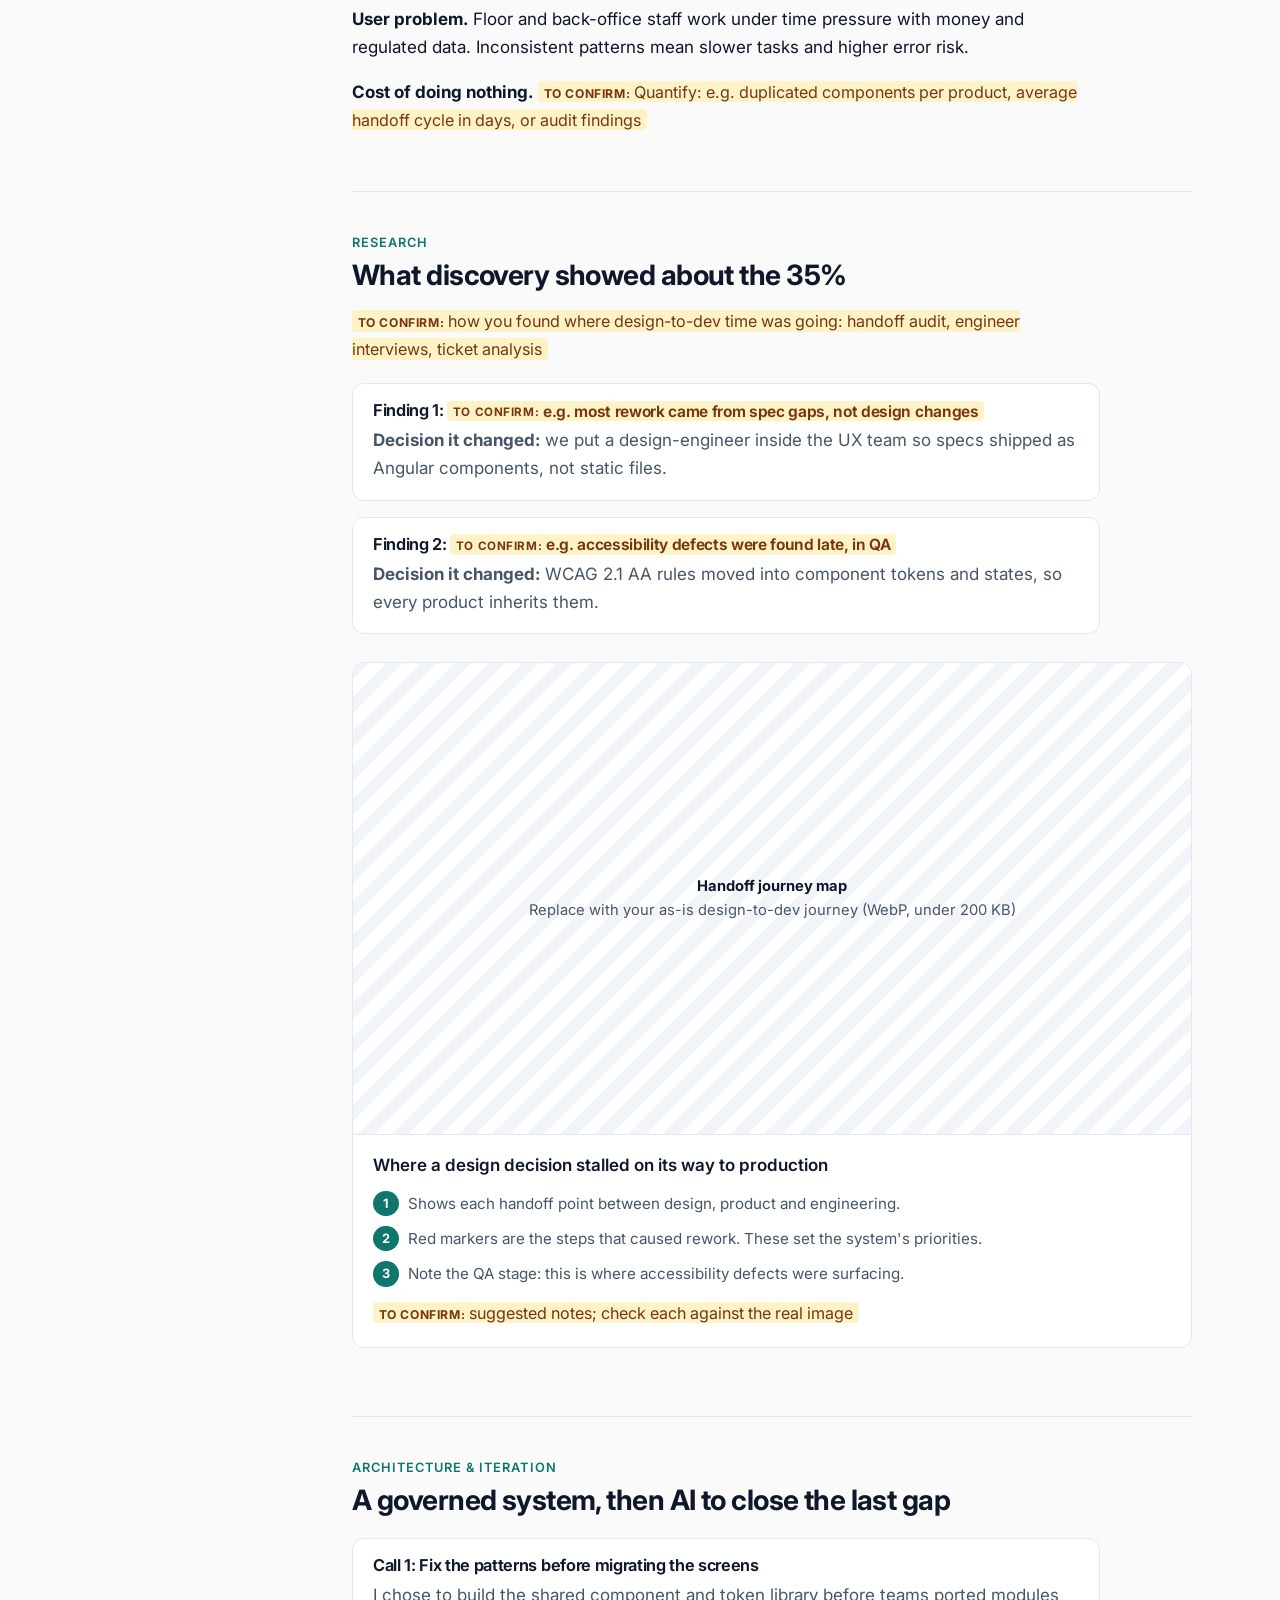
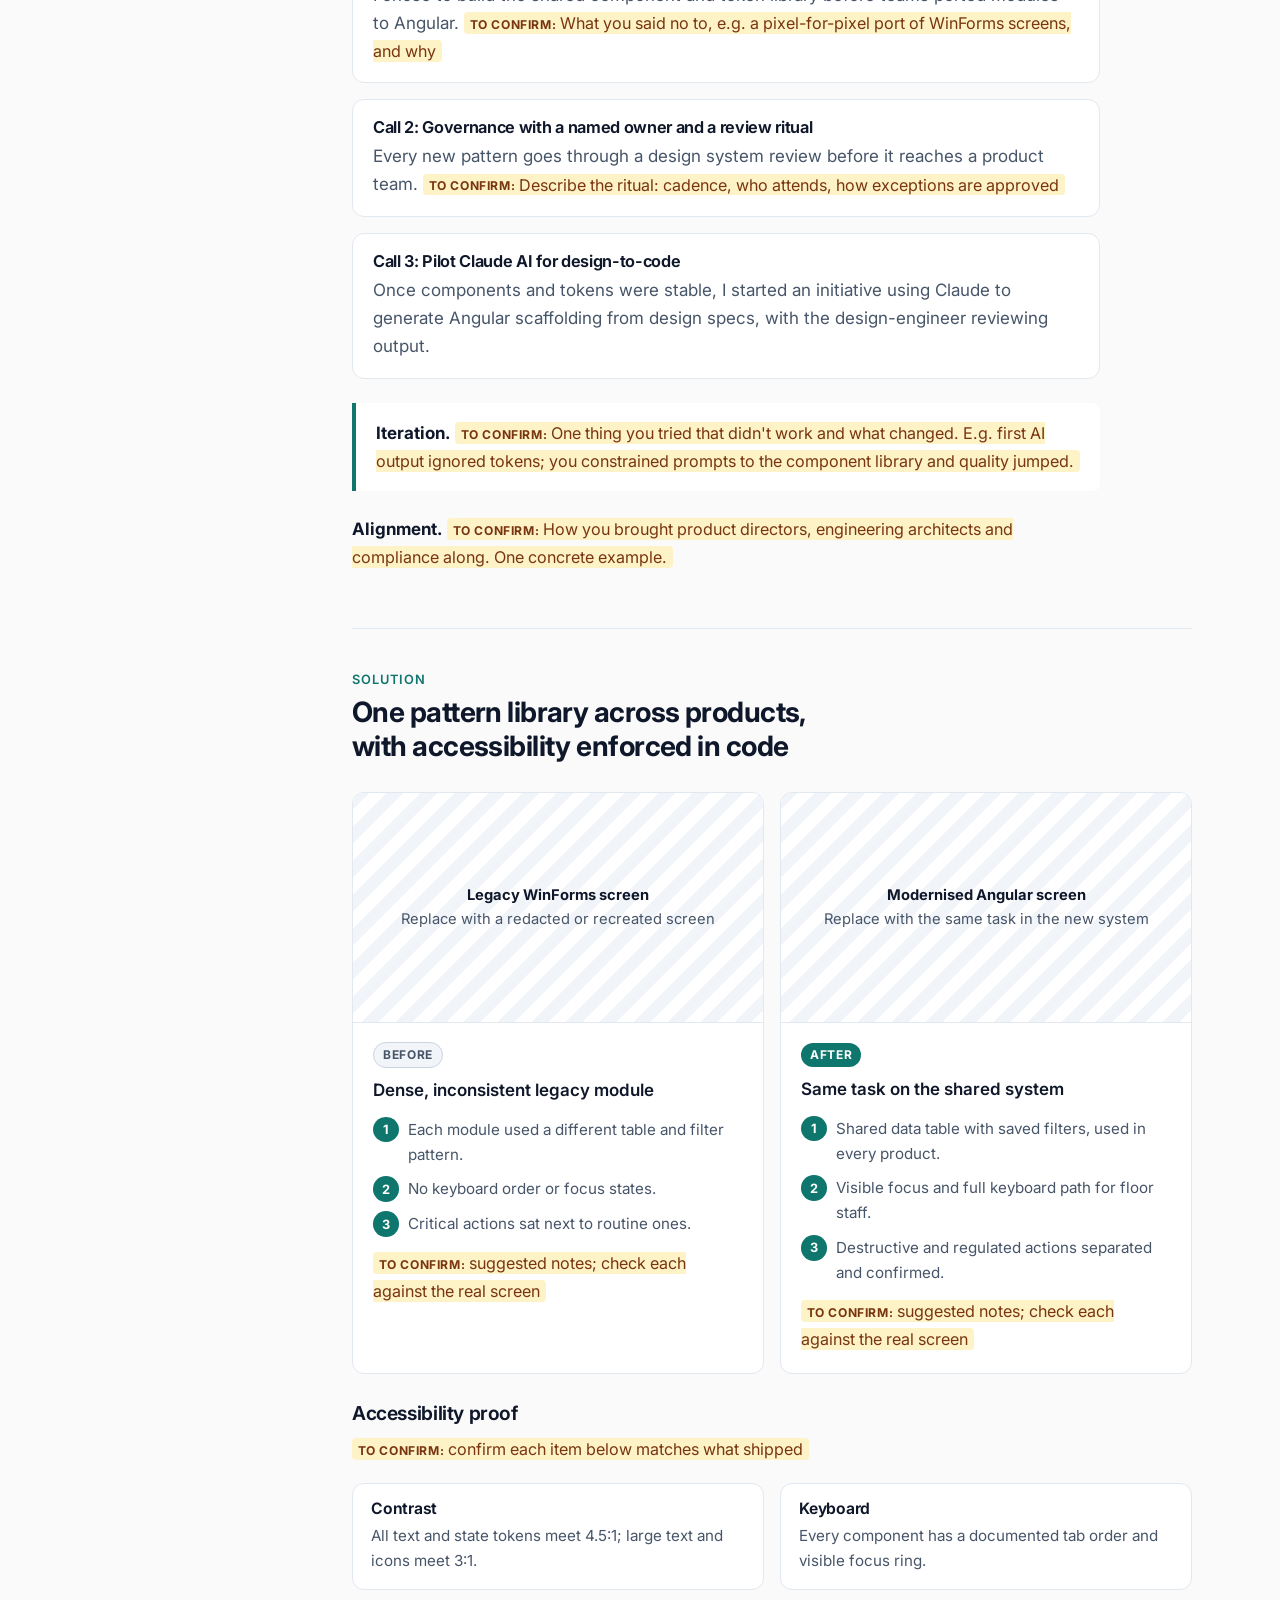
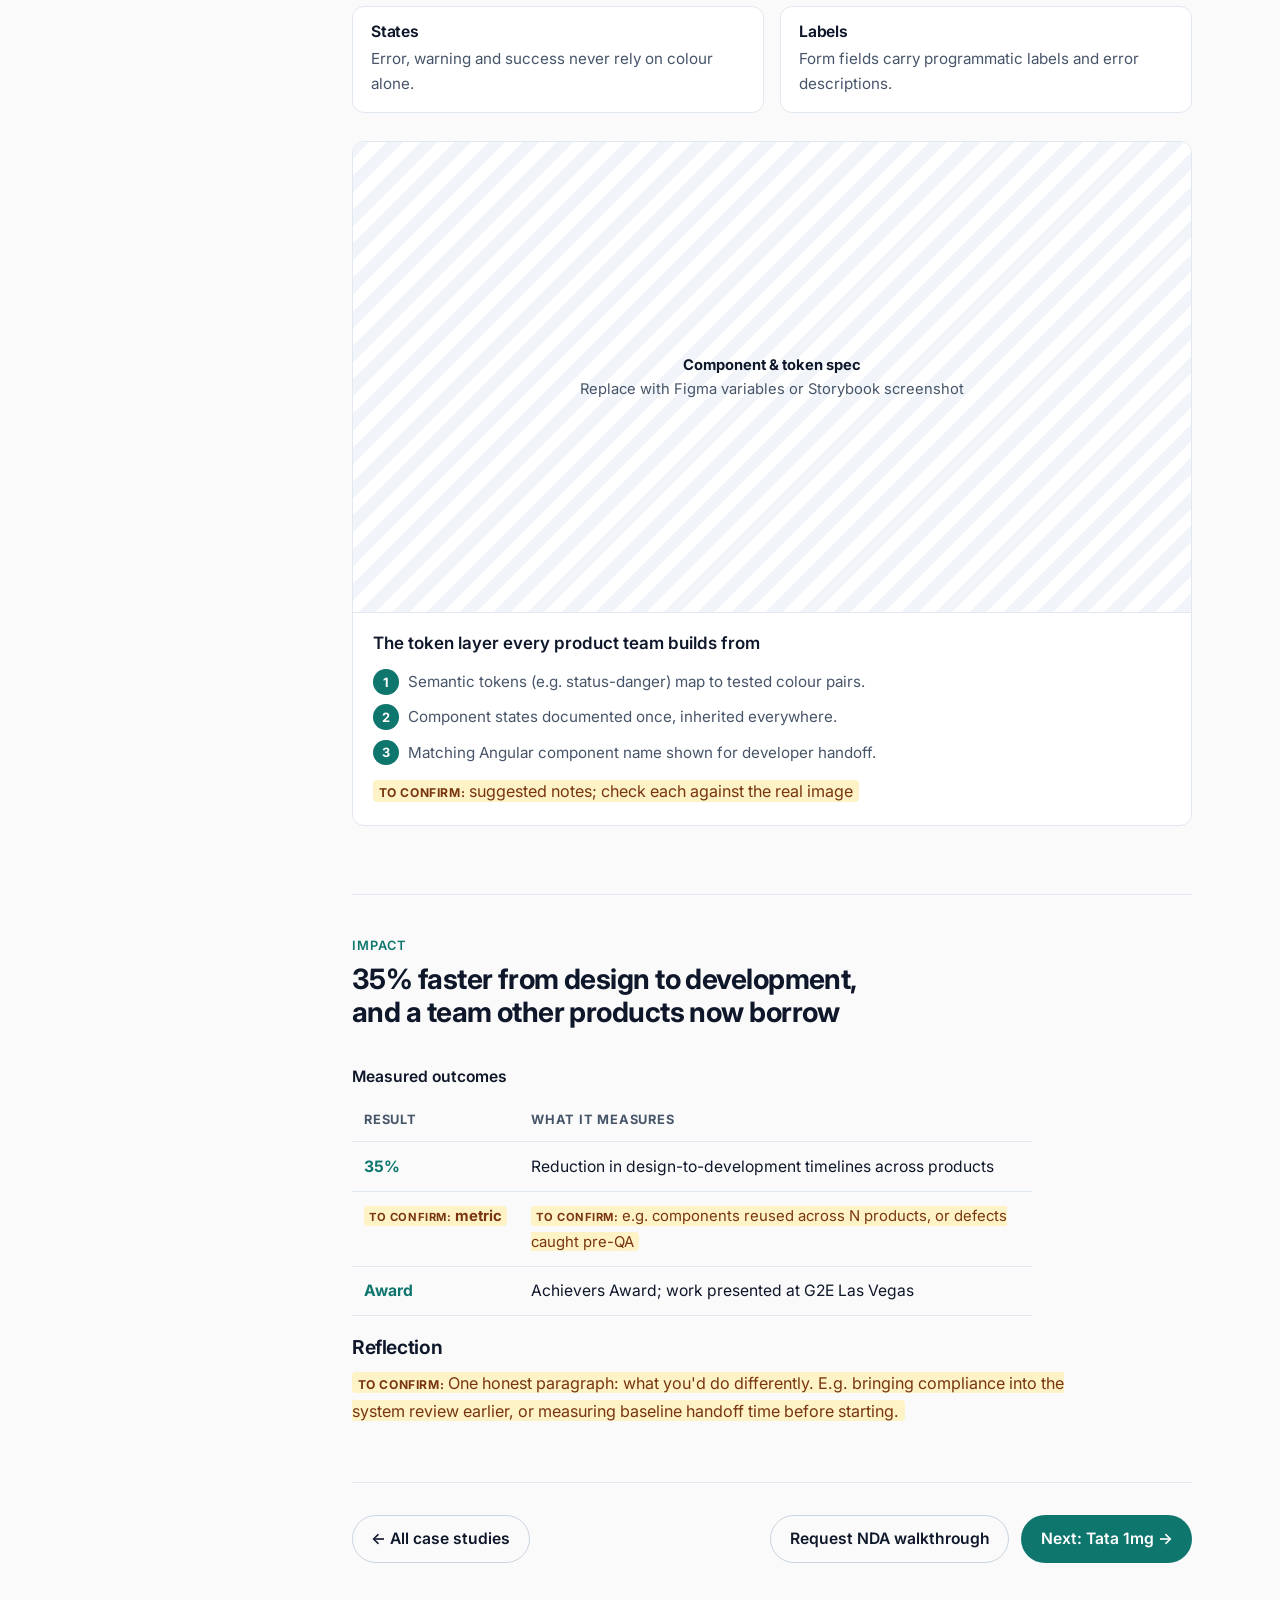
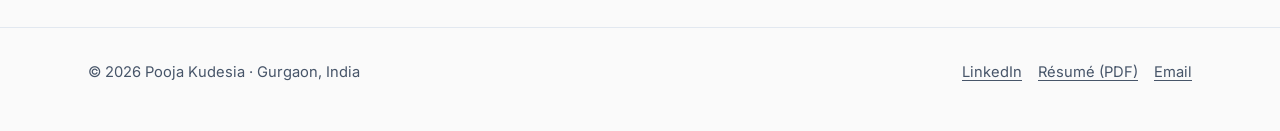
==== commit 64f16af0: "Run Mode 3 portfolio audit and fix unsupported copy Co-Authored-By: Claude Opus 5.5 <noreply@anthrop" ====
--- a/src/case-aristocrat.html
+++ b/src/case-aristocrat.html
@@ -39,7 +39,7 @@
         <p class="lede">Aristocrat's casino management software runs cash, player and compliance workflows on live casino floors. I built the UX team that is moving it from legacy WinForms to Angular, and set the design system and accessibility rules every product team now ships against.</p>
         <dl class="tldr"><div><dt>My role</dt><dd>Sr. Manager, UX. Built and lead the team</dd></div><div><dt>Timeline</dt><dd>2021 – present</dd></div><div><dt>Team</dt><dd><span class="todo">e.g. 6 designers, 2 UX writers, 1 design-engineer</span></dd></div><div><dt>Stack</dt><dd>Figma variables, Angular, HTML/CSS, Claude AI</dd></div><div><dt>Core constraint</dt><dd>Gaming regulation and 24/7 floor operations</dd></div><div><dt>Scope</dt><dd>Cross-product: <span class="todo">name the products / modules</span></dd></div></dl>
         <h2 class="visually-hidden">Top outcomes</h2>
-        <ul class="outcomes"><li><strong>35%</strong>faster design-to-development</li><li><strong>WCAG 2.1 AA</strong>baked into shared components</li><li><strong>Achievers</strong>Award, plus G2E Las Vegas talk</li></ul>
+        <ul class="outcomes"><li><strong>35%</strong>faster design-to-development</li><li><strong>AA</strong>WCAG 2.1 standard across products</li><li><strong><span class="todo">metric</span></strong>e.g. components reused or defects avoided</li></ul>
       </div>
     </header>
 
@@ -50,7 +50,7 @@
             <span class="step-label">Context</span>
             <h2 id="context-h">A platform casinos can't switch off, built on WinForms</h2>
             <div class="prose">
-              <p>Casino operators use the platform to manage player accounts, cage and cash, floor operations and regulatory reporting. Several products had grown separately on WinForms, each with its own patterns. Staff trained on one module had to relearn another.</p>
+              <p>Casino operators use the platform to manage player accounts, cage and cash, floor operations and regulatory reporting. The legacy products were built on WinForms and are being modernised to Angular. <span class="todo">how many products, and how far their patterns had drifted apart</span></p>
               <p><strong>What I owned:</strong> UX strategy, hiring and structure of the UX team, design system governance, accessibility standards, and the AI design-to-code initiative. <strong>What the team shipped:</strong> screen design, UX writing and component code across product lines.</p>
             </div>
           </section>
@@ -58,16 +58,16 @@
             <span class="step-label">Stakes &amp; problem</span>
             <h2 id="problem-h">Every inconsistent screen was paid for twice: once in build time, once in operator error</h2>
             <div class="prose">
-              <p><strong>Business problem.</strong> Modernising to Angular product by product would multiply the inconsistency unless the patterns were fixed first. Each team was redrawing the same tables, forms and approval flows, and engineers were rebuilding them.</p>
+              <p><strong>Business problem.</strong> Modernising to Angular product by product would multiply the inconsistency unless the patterns were fixed first. <span class="todo">evidence of duplication, e.g. the same table rebuilt in N products</span></p>
               <p><strong>User problem.</strong> Floor and back-office staff work under time pressure with money and regulated data. Inconsistent patterns mean slower tasks and higher error risk.</p>
               <p><strong>Cost of doing nothing.</strong> <span class="todo">Quantify: e.g. duplicated components per product, average handoff cycle in days, or audit findings</span></p>
             </div>
           </section>
           <section id="research" aria-labelledby="research-h">
             <span class="step-label">Research</span>
-            <h2 id="research-h">Handoff, not design, was where the time went</h2>
+            <h2 id="research-h">What discovery showed about the 35%</h2>
             <div class="prose">
-              <p>Before proposing a system, I mapped where time was lost between a design decision and working code.</p>
+              <p><span class="todo">how you found where design-to-dev time was going: handoff audit, engineer interviews, ticket analysis</span></p>
             </div>
             <ul class="decision-list">
               <li><h3>Finding 1: <span class="todo">e.g. most rework came from spec gaps, not design changes</span></h3><p><strong>Decision it changed:</strong> we put a design-engineer inside the UX team so specs shipped as Angular components, not static files.</p></li>
@@ -75,7 +75,7 @@
             </ul>
             <figure class="figure">
               <div class="slot" role="img" aria-label="Image placeholder: Handoff journey map"><div><strong>Handoff journey map</strong>Replace with your as-is design-to-dev journey (WebP, under 200 KB)</div></div>
-              <figcaption><p>Where a design decision stalled on its way to production</p><ol class="annotations"><li>Shows each handoff point between design, product and engineering.</li><li>Red markers are the steps that caused rework. These set the system's priorities.</li><li>Note the QA stage: this is where accessibility defects were surfacing.</li></ol></figcaption>
+              <figcaption><p>Where a design decision stalled on its way to production</p><ol class="annotations"><li>Shows each handoff point between design, product and engineering.</li><li>Red markers are the steps that caused rework. These set the system's priorities.</li><li>Note the QA stage: this is where accessibility defects were surfacing.</li></ol><p class="muted" style="margin:.75rem 0 0;font-weight:400"><span class="todo">suggested notes; check each against the real image</span></p></figcaption>
             </figure>
           </section>
           <section id="architecture" aria-labelledby="architecture-h">
@@ -95,14 +95,15 @@
             <div class="compare">
               <figure class="figure">
                 <div class="slot" role="img" aria-label="Image placeholder: Legacy WinForms screen"><div><strong>Legacy WinForms screen</strong>Replace with a redacted or recreated screen</div></div>
-                <figcaption><span class="tag tag-before">Before</span><p>Dense, inconsistent legacy module</p><ol class="annotations"><li>Each module used a different table and filter pattern.</li><li>No keyboard order or focus states.</li><li>Critical actions sat next to routine ones.</li></ol></figcaption>
+                <figcaption><span class="tag tag-before">Before</span><p>Dense, inconsistent legacy module</p><ol class="annotations"><li>Each module used a different table and filter pattern.</li><li>No keyboard order or focus states.</li><li>Critical actions sat next to routine ones.</li></ol><p class="muted" style="margin:.75rem 0 0;font-weight:400"><span class="todo">suggested notes; check each against the real screen</span></p></figcaption>
               </figure>
               <figure class="figure">
                 <div class="slot" role="img" aria-label="Image placeholder: Modernised Angular screen"><div><strong>Modernised Angular screen</strong>Replace with the same task in the new system</div></div>
-                <figcaption><span class="tag tag-after">After</span><p>Same task on the shared system</p><ol class="annotations"><li>Shared data table with saved filters, used in every product.</li><li>Visible focus and full keyboard path for floor staff.</li><li>Destructive and regulated actions separated and confirmed.</li></ol></figcaption>
+                <figcaption><span class="tag tag-after">After</span><p>Same task on the shared system</p><ol class="annotations"><li>Shared data table with saved filters, used in every product.</li><li>Visible focus and full keyboard path for floor staff.</li><li>Destructive and regulated actions separated and confirmed.</li></ol><p class="muted" style="margin:.75rem 0 0;font-weight:400"><span class="todo">suggested notes; check each against the real screen</span></p></figcaption>
               </figure>
             </div>
             <h3>Accessibility proof</h3>
+            <p><span class="todo">confirm each item below matches what shipped</span></p>
             <ul class="a11y-grid">
               <li><h3>Contrast</h3><p>All text and state tokens meet 4.5:1; large text and icons meet 3:1.</p></li>
               <li><h3>Keyboard</h3><p>Every component has a documented tab order and visible focus ring.</p></li>
@@ -111,7 +112,7 @@
             </ul>
             <figure class="figure">
               <div class="slot" role="img" aria-label="Image placeholder: Component & token spec"><div><strong>Component & token spec</strong>Replace with Figma variables or Storybook screenshot</div></div>
-              <figcaption><p>The token layer every product team builds from</p><ol class="annotations"><li>Semantic tokens (e.g. status-danger) map to tested colour pairs.</li><li>Component states documented once, inherited everywhere.</li><li>Matching Angular component name shown for developer handoff.</li></ol></figcaption>
+              <figcaption><p>The token layer every product team builds from</p><ol class="annotations"><li>Semantic tokens (e.g. status-danger) map to tested colour pairs.</li><li>Component states documented once, inherited everywhere.</li><li>Matching Angular component name shown for developer handoff.</li></ol><p class="muted" style="margin:.75rem 0 0;font-weight:400"><span class="todo">suggested notes; check each against the real image</span></p></figcaption>
             </figure>
           </section>
           <section id="impact" aria-labelledby="impact-h">
